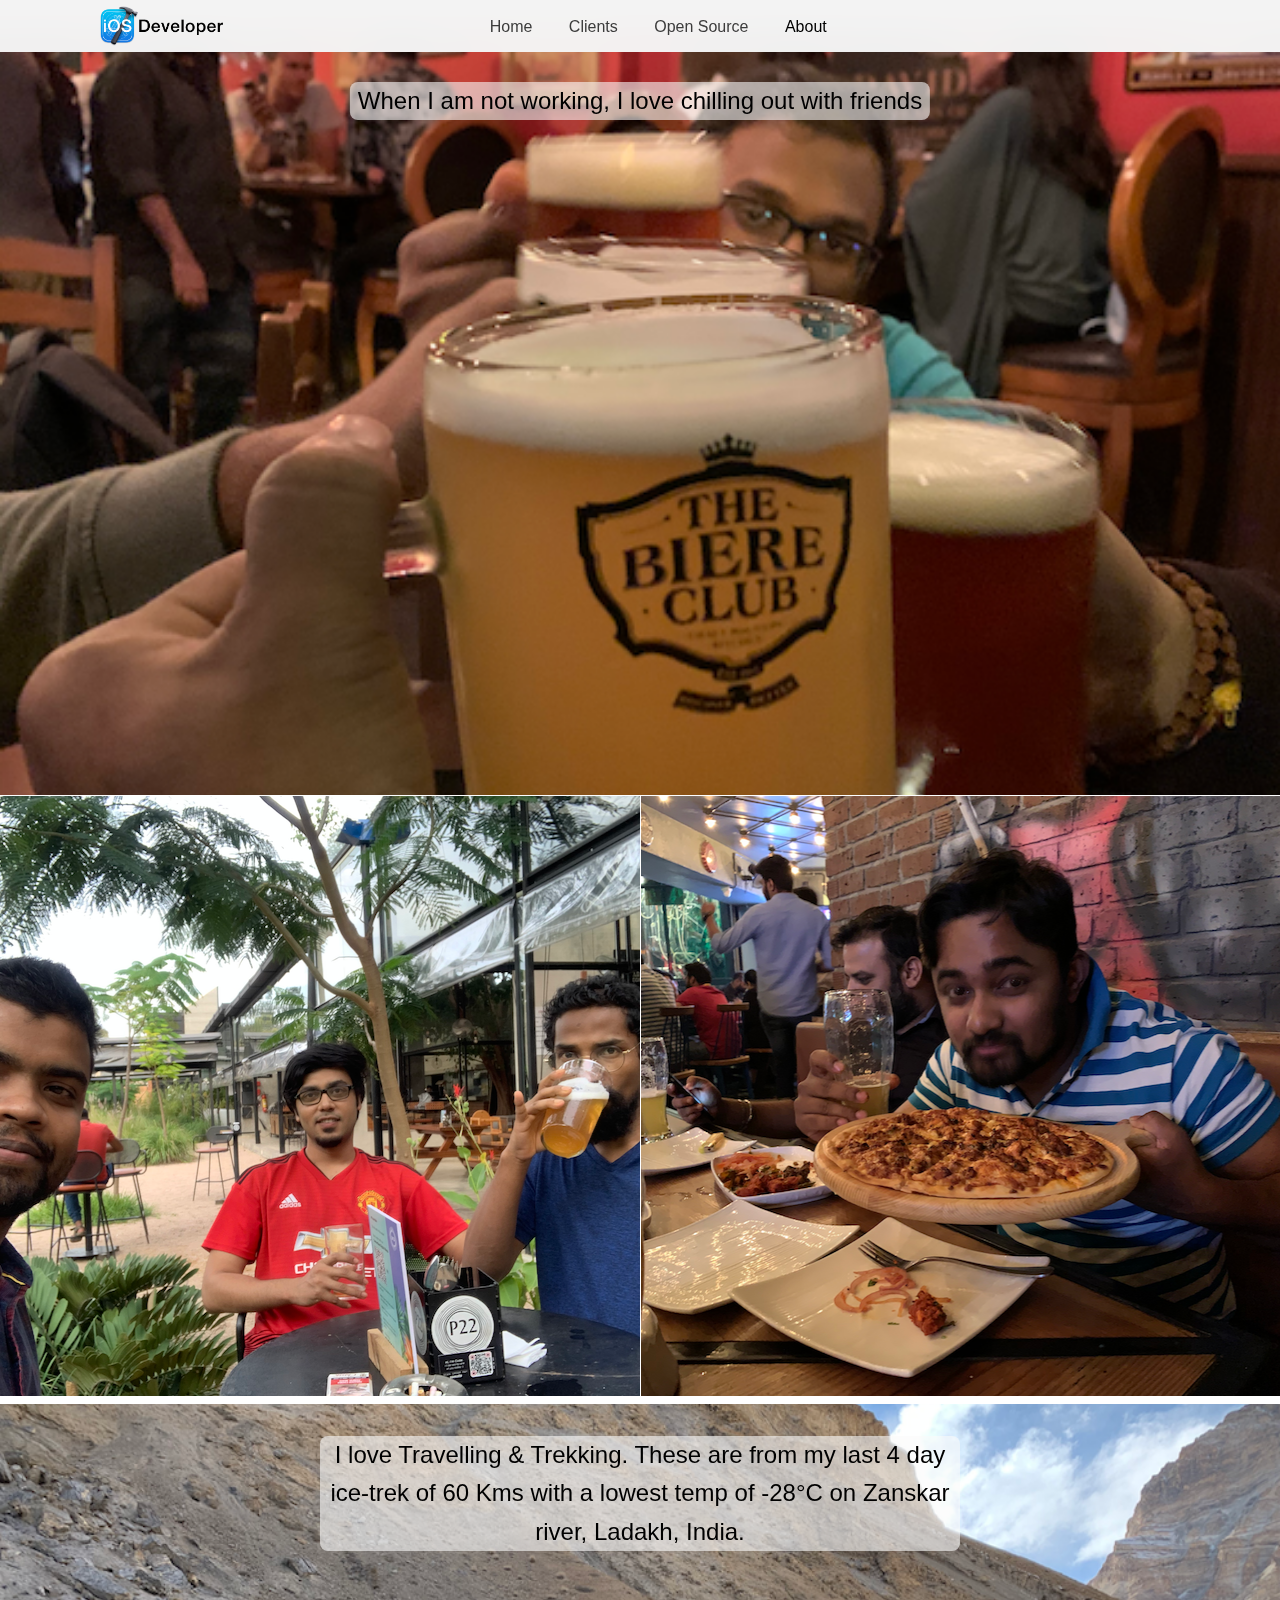
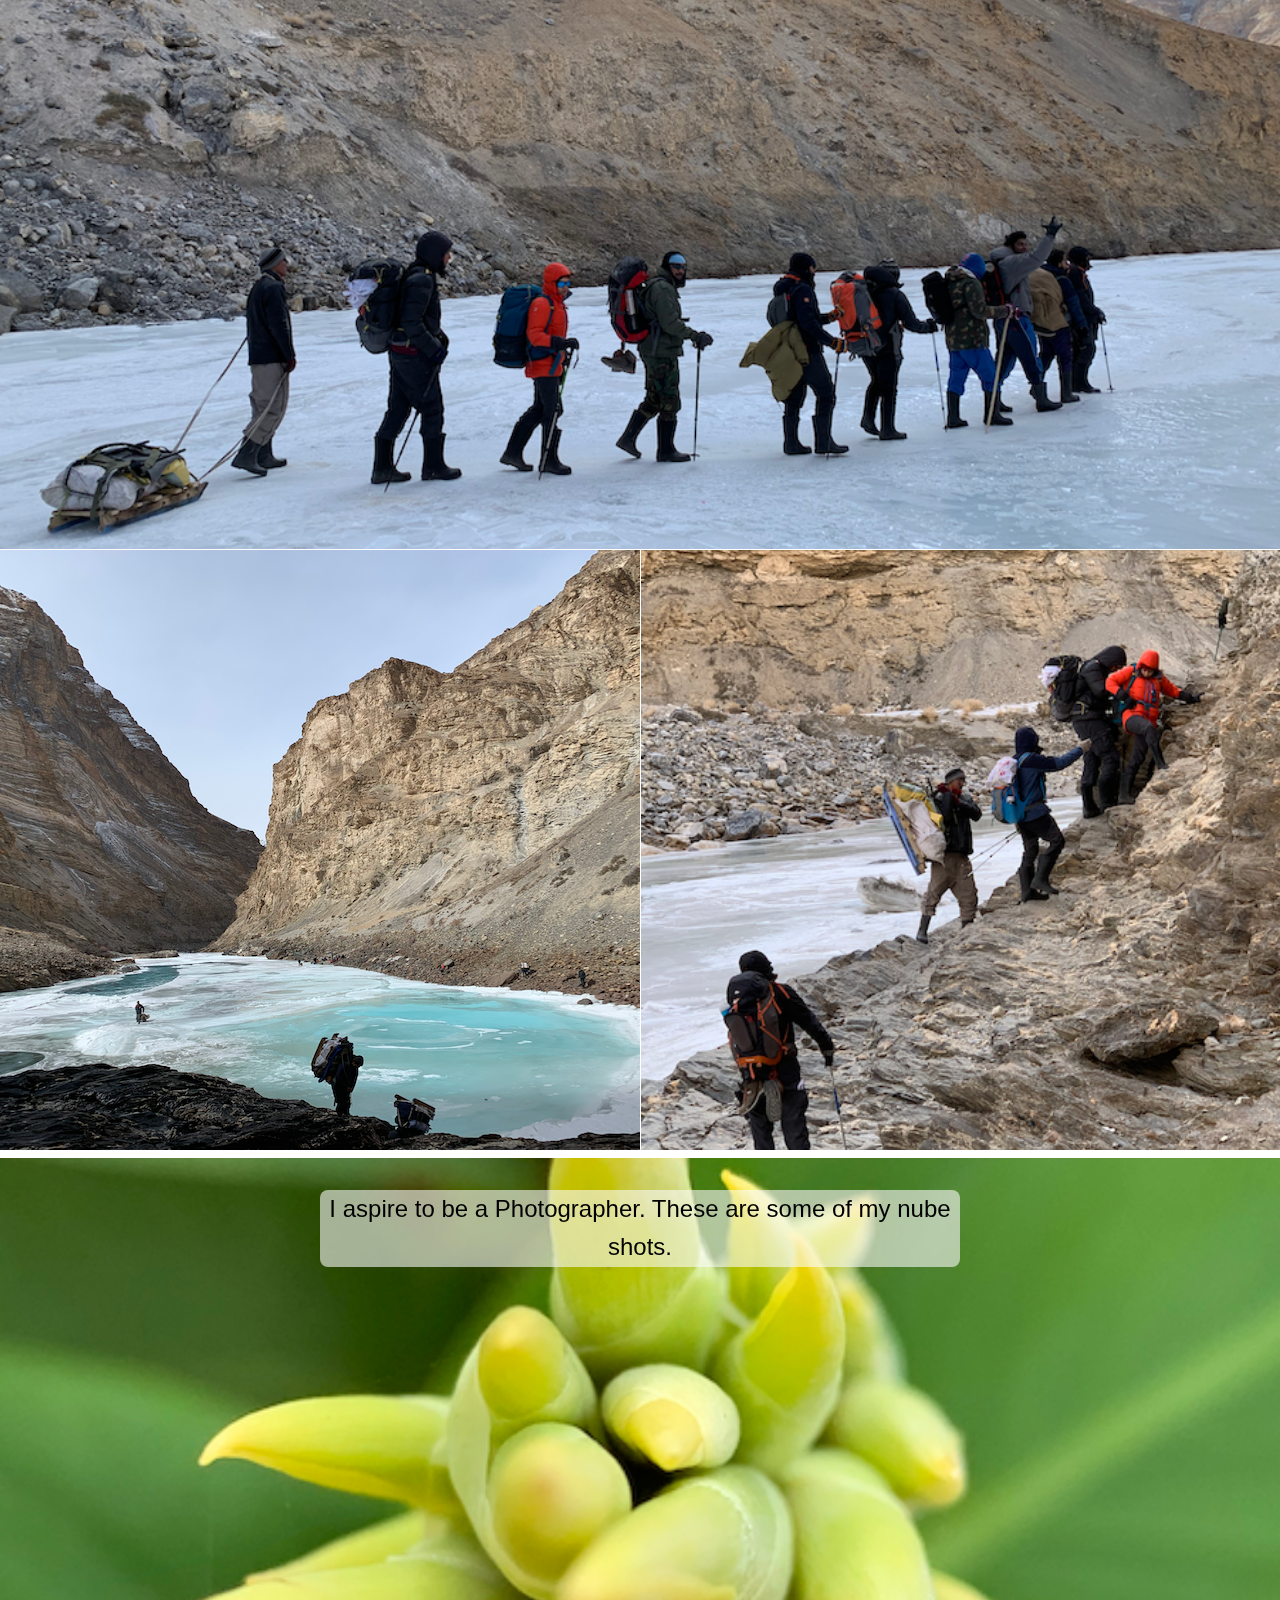
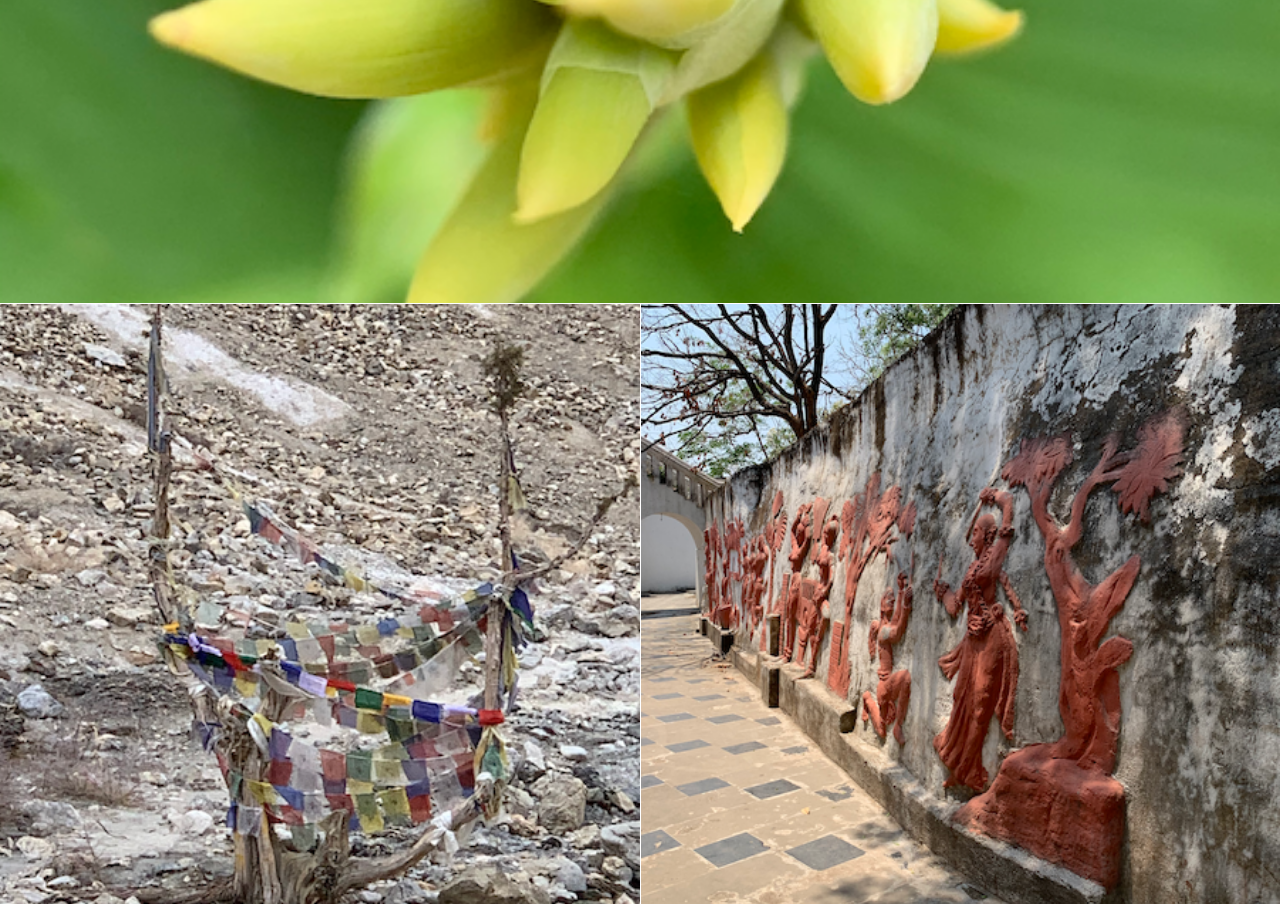
==== about.html @ e0b239e5 "Adds About.html" ====
<!DOCTYPE html>
<html>

<head>
    <title>Shahrukh Alam's Portfolio</title>
    <meta charset="UTF-8" name="author" content="Shahrukh Alam">

    <link rel="stylesheet" href="CSS/Common/body.css">
    <link rel="stylesheet" href="CSS/Common/nav.css">
    <link rel="stylesheet" href="CSS/Index/hero.css">
    <link rel="stylesheet" href="CSS/Index/grid.css">
    <link rel="stylesheet" href="CSS/Index/project.css">

    <script src="https://ajax.googleapis.com/ajax/libs/jquery/3.5.1/jquery.min.js"></script>
    <script>
        $(document).ready(function () {
            $('#nav-placeholder').load("HTML/nav.html", function (response, status, xhr) {
                $('#navAbout').removeClass("inactiveLink");
                $('#navAbout').addClass("activeLink");
            });
        });
    </script>
</head>

<body>
    <div id="nav-placeholder"></div>

    <div class="heroImage" style="background-image: url(Images/friends1.png);top: 50px;">
        <div class="centeredText" style="top: 16px;">
            <h1 class="heroProjectSubHeadingAbout">When I am not working, I love chilling out with friends</h1>
        </div>
    </div>

    <div class="gridContainerAbout" style="top: 50px;">
        <div class="gridImageAbout" style="background-image: url(Images/friends2.png);"></div>
        <div class="gridImageAbout" style="background-image: url(Images/friends3.png);"></div>
    </div>

    <div class="heroImage" style="background-image: url(Images/trek1.png);top: 58px;">
        <div class="centeredText" style="top: 16px;">
            <h1 class="heroProjectSubHeadingAbout">I love Travelling & Trekking. These are from my last 4 day ice-trek
                of 60 Kms with a lowest temp of -28°C on Zanskar river, Ladakh, India.</h1>
        </div>
    </div>

    <div class="gridContainerAbout" style="top: 58px;">
        <div class="gridImageAbout" style="background-image: url(Images/trek2.png);"></div>
        <div class="gridImageAbout" style="background-image: url(Images/trek3.png);"></div>
    </div>

    <div class="heroImage" style="background-image: url(Images/photography1.png);top: 66px;">
        <div class="centeredText" style="top: 16px;">
            <h1 class="heroProjectSubHeadingAbout">I aspire to be a Photographer. These are some of my nube shots.</h1>
        </div>
    </div>

    <div class="gridContainerAbout" style="top: 66px;">
        <div class="gridImageAbout" style="background-image: url(Images/photography2.png);"></div>
        <div class="gridImageAbout" style="background-image: url(Images/photography3.png);"></div>
    </div>
</body>

</html>
---- CSS/Common/body.css ----
body {
    margin: 0px 0px 0px 0px;
    font-family: SF Pro Display, SF Pro Icons, Helvetica Neue, Helvetica, Arial;
}
---- CSS/Common/nav.css ----
.indexNav {
    position: fixed;
    left: 0px;
    top: 0px;
    right: 0px;
    bottom: auto;
    background-color: rgba(240, 240, 240, 0.8);
    text-align: center;
    -webkit-backdrop-filter: saturate(180%) blur(20px);
    backdrop-filter: saturate(180%) blur(20px);
    z-index: 100;
}

.indexNav img {
    position: absolute;
    top: 50%;
    left: 100px;
    transform: translate(0%, -50%);
}

.indexNav a {
    padding: 16px 16px 16px 16px;
    display: inline-block;
    text-decoration: none;
}

.inactiveLink {
    color: rgba(60, 60, 60, 1.0);
}

.activeLink {
    color: Black;
}

a:hover {
    color: Black;
}
---- CSS/Index/hero.css ----
.heroImage {
    background-color: rgba(250, 250, 250, 1.0);
    height: 745px;
    background-position: center;
    background-repeat: no-repeat;
    background-size: cover;
    position: relative;
}

.centeredText {
    text-align: center;
    position: absolute;
    left: 50%;
    right: auto;
    bottom: auto;
    transform: translate(-50%, 0%);
}

.heroHeading {
    font-size: 44px;
    font-weight: 600;
    color: White;
    margin: 0px;
}

.heroSubHeading {
    font-size: 40px;
    font-weight: 400;
    color: White;
    margin: 0px;
}
---- CSS/Index/grid.css ----
.gridContainer {
    padding: 0px 20px 20px 20px;
    display: grid;
    grid-template-columns: auto auto;
    grid-column-gap: 20px;
    position: relative;
}

.gridImage {
    background: rgba(240, 240, 240, 1.0);
    border-radius: 8px;
    height: 600px;
    background-position: center;
    background-repeat: no-repeat;
    background-size: cover;
    position: relative;
    box-shadow: 4px 4px 8px rgba(128, 128, 128, 0.8);
}

.gridContainerAbout {
    padding: 1px 0px 0px 0px;
    display: grid;
    grid-template-columns: auto auto;
    grid-column-gap: 1px;
    position: relative;
}

.gridImageAbout {
    background-color: rgba(240, 240, 240, 1.0);
    height: 600px;
    background-position: center;
    background-repeat: no-repeat;
    background-size: cover;
    position: relative;
}

.gridSubHeading {
    font-size: 19px;
    font-weight: 400;
    color: White;
    padding: 16px 0px 0px 0px;
    margin: 0px 0px 0px 0px;
}

.copyrights {
    position: absolute;
    left: 4px;
    bottom: 4px;
    margin: 0px;
    font-size: 8px;
}
---- CSS/Index/project.css ----
.heroProjectHeading {
    font-size: 32px;
    font-weight: 600;
    color: White;
}

.heroProjectHeading2 {
    font-size: 28px;
    font-weight: 500;
    color: White;
}

.heroProjectSubHeading {
    font-size: 24px;
    font-weight: 400;
    line-height: 1.6;
    color: White;
}

.heroProjectSubHeadingAbout {
    font-size: 24px;
    font-weight: 400;
    line-height: 1.6;
    color: black;
    background-color: rgba(250, 250, 250, 0.6);
    border-radius: 8px;
    padding-left: 8px;
    padding-right: 8px;
}

.textStartingFromCentre {
    position: absolute;
    top: 60px;
    left: 36%;
    right: 8px;
    bottom: 8px;
}

.projectSubHeading {
    font-size: 24px;
    font-weight: 400;
    color: White;
}

.heroProjectHeading3 {
    font-size: 28px;
    font-weight: 500;
    color: White;
    margin: 8px;
}

.projectSubHeading2 {
    font-size: 20px;
    font-weight: 400;
    color: black;
    margin: 8px;
    margin-left: 0px;
}

.flexibleProjectContainerHorizontal {
    display: flex;
    flex-direction: row;
    align-items: center;
}

.flexibleProjectContainerHorizontal img {
    width: 30px;
    height: 30px;
}

.flexibleProjectContainerHorizontal h1 {
    padding-left: 8px;
}
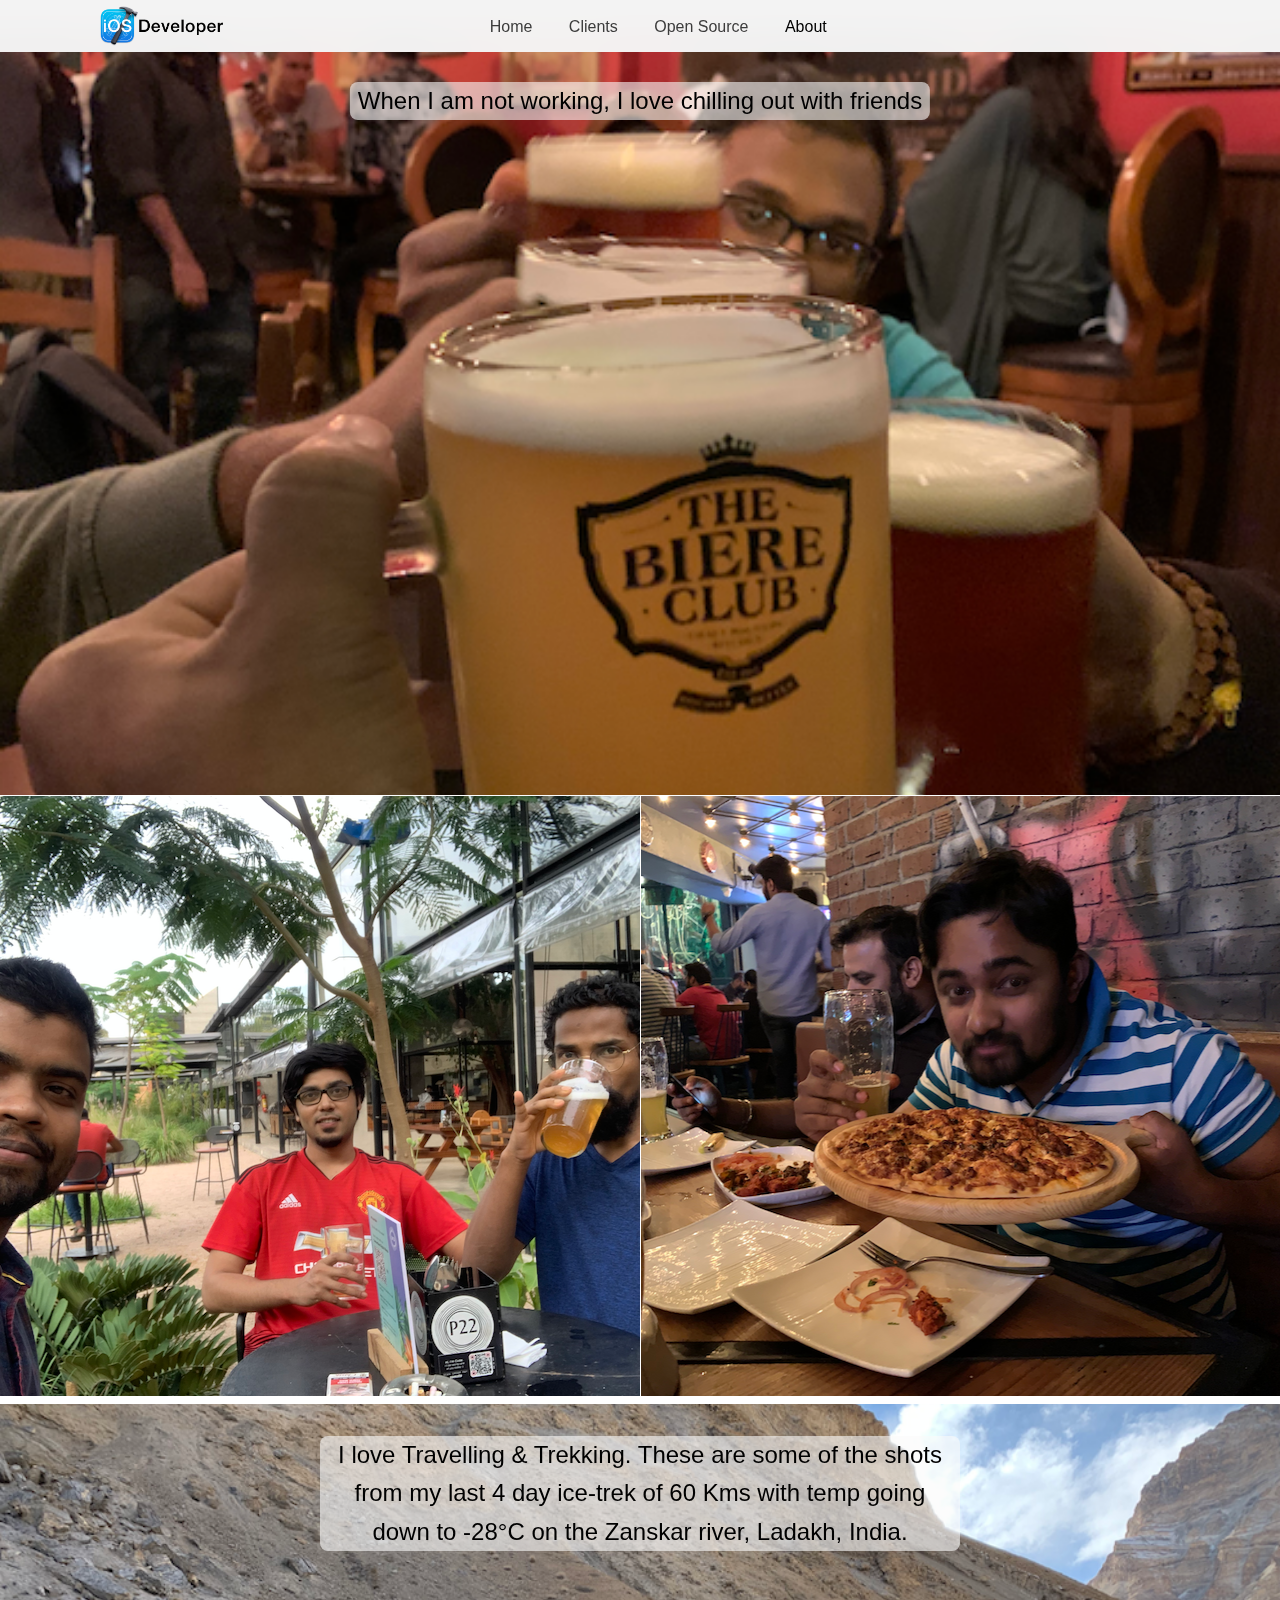
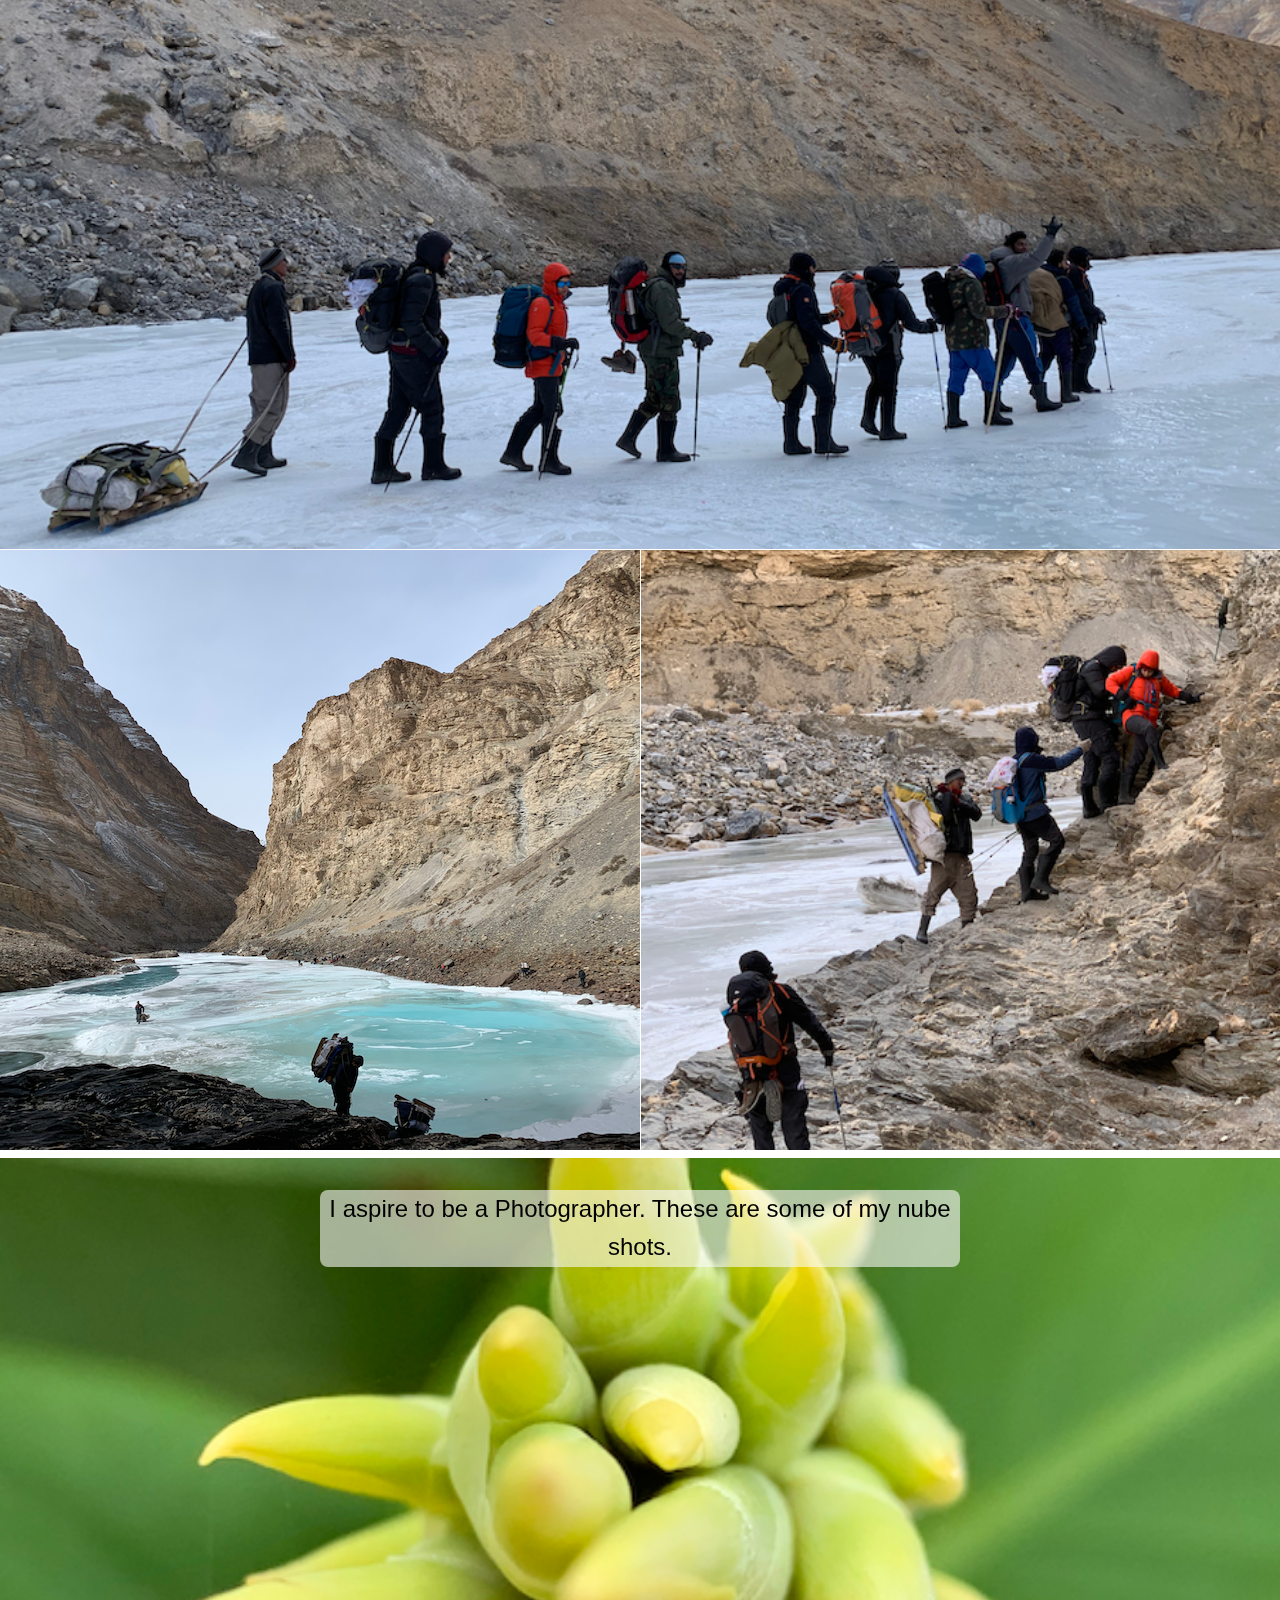
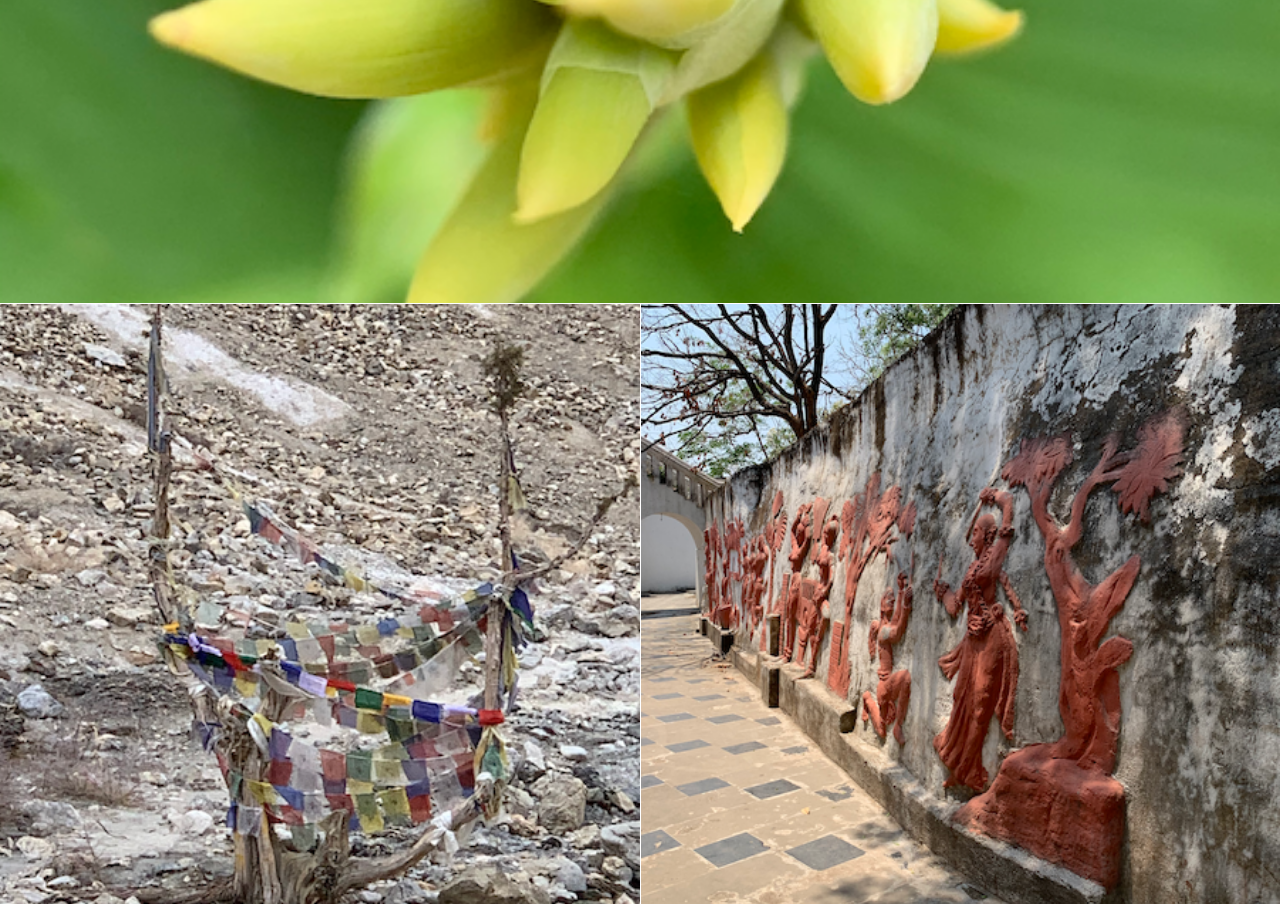
==== commit ab673e84: "updates travel heading" ====
--- a/about.html
+++ b/about.html
@@ -38,8 +38,8 @@
 
     <div class="heroImage" style="background-image: url(Images/trek1.png);top: 58px;">
         <div class="centeredText" style="top: 16px;">
-            <h1 class="heroProjectSubHeadingAbout">I love Travelling & Trekking. These are from my last 4 day ice-trek
-                of 60 Kms with a lowest temp of -28°C on Zanskar river, Ladakh, India.</h1>
+            <h1 class="heroProjectSubHeadingAbout">I love Travelling & Trekking. These are some of the shots from my last 4 day ice-trek
+                of 60 Kms with temp going down to -28°C on the Zanskar river, Ladakh, India.</h1>
         </div>
     </div>
 
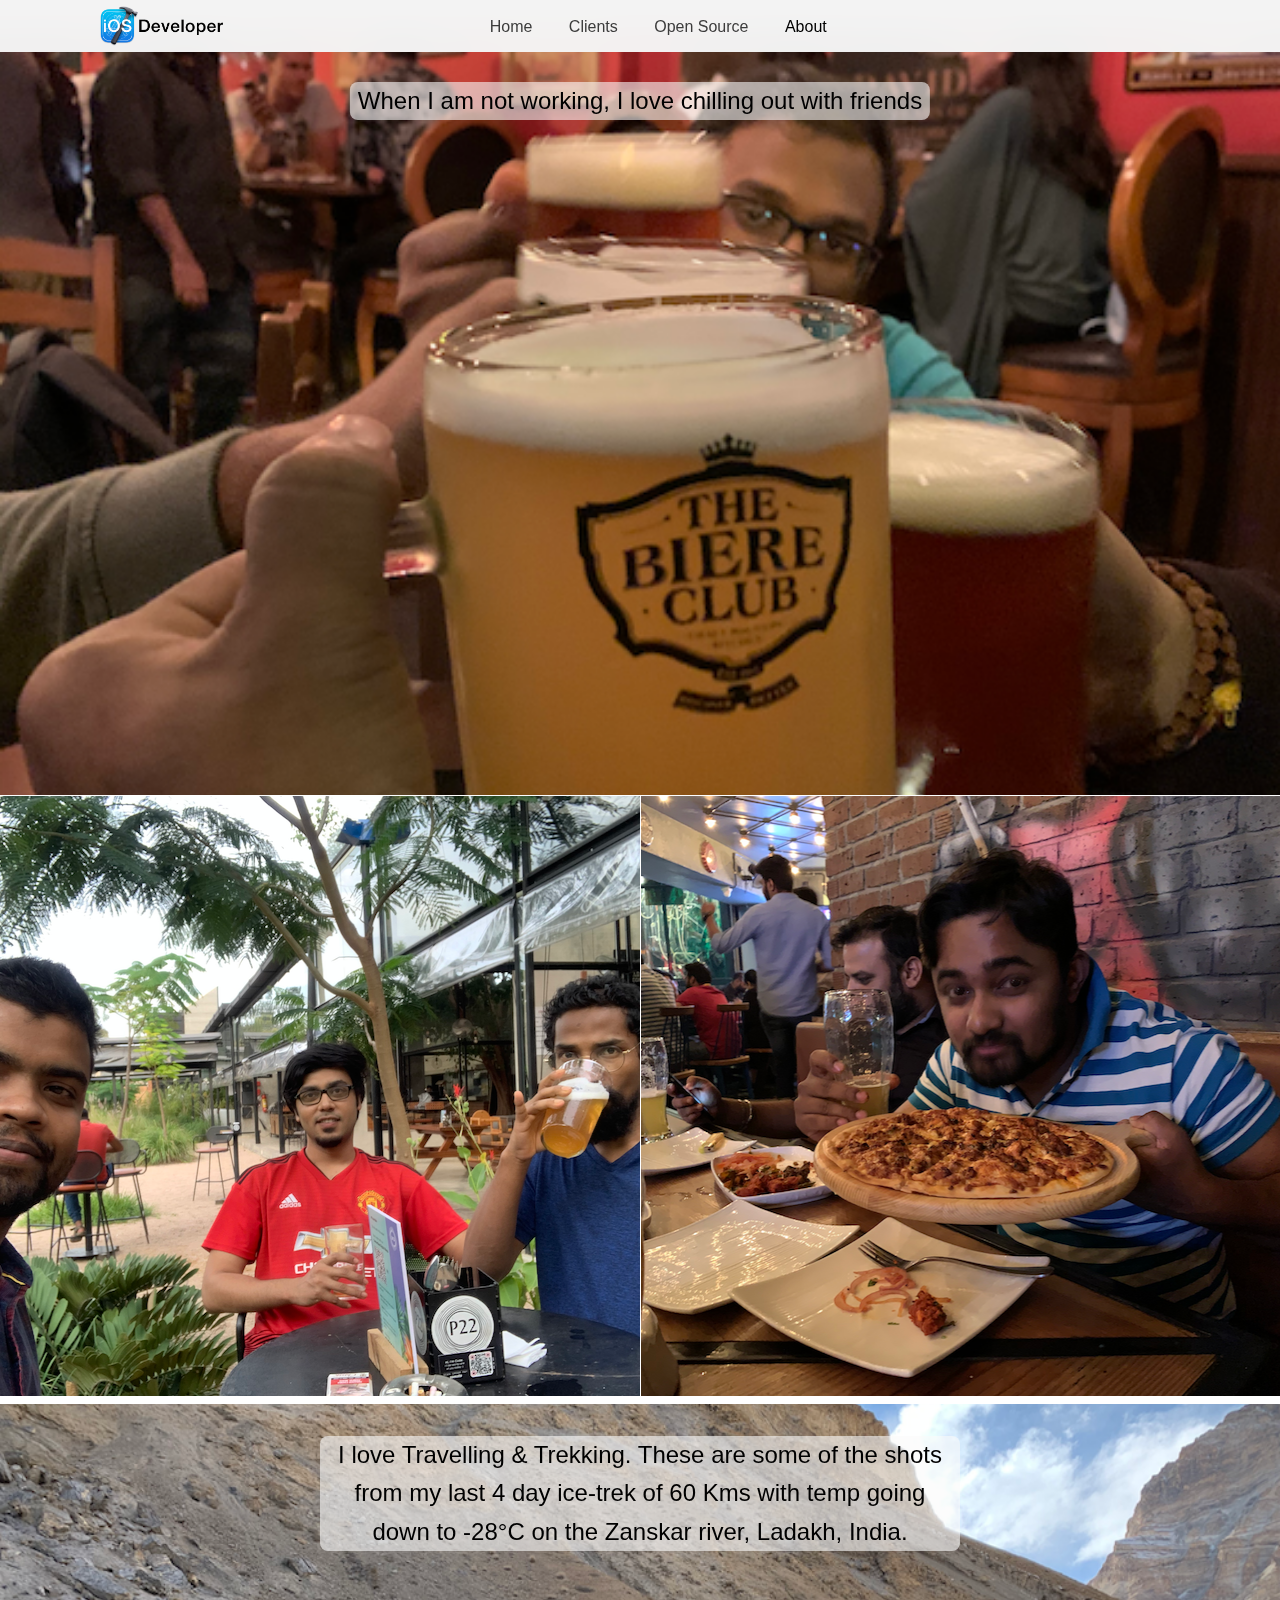
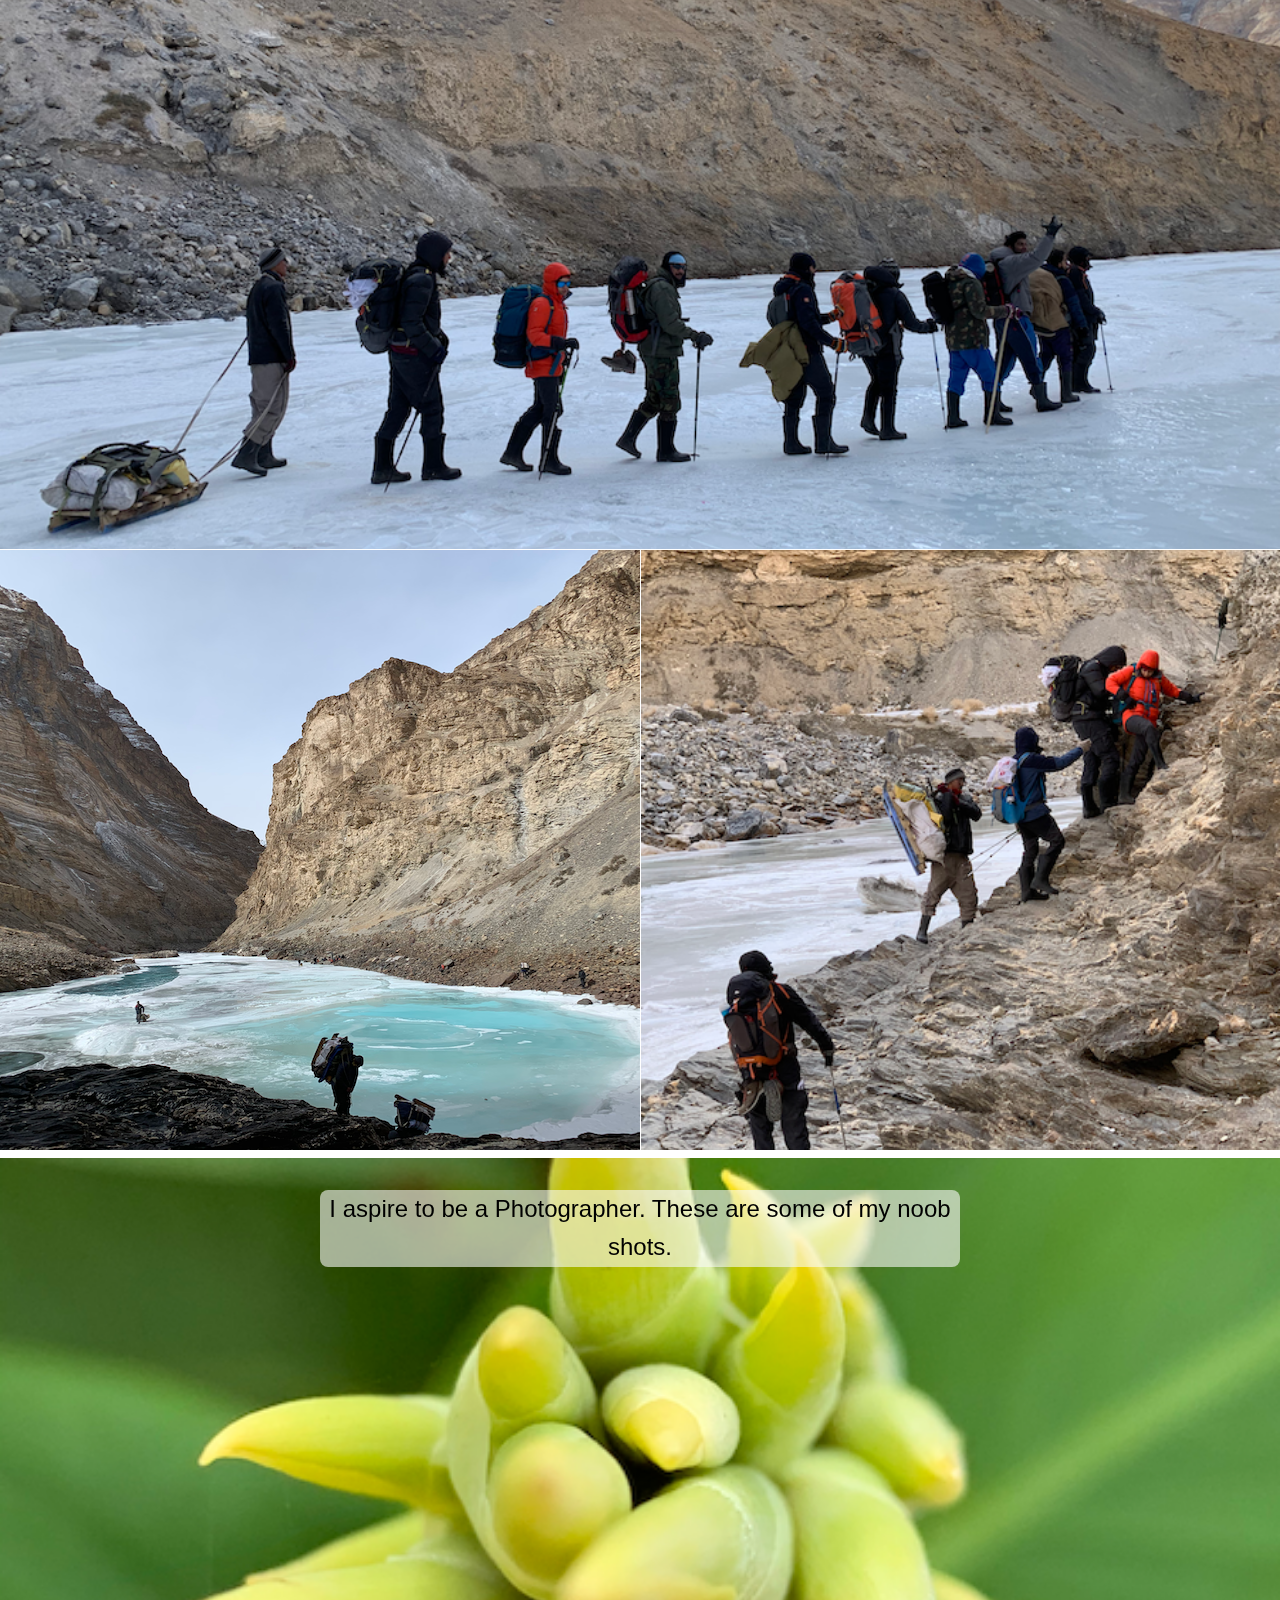
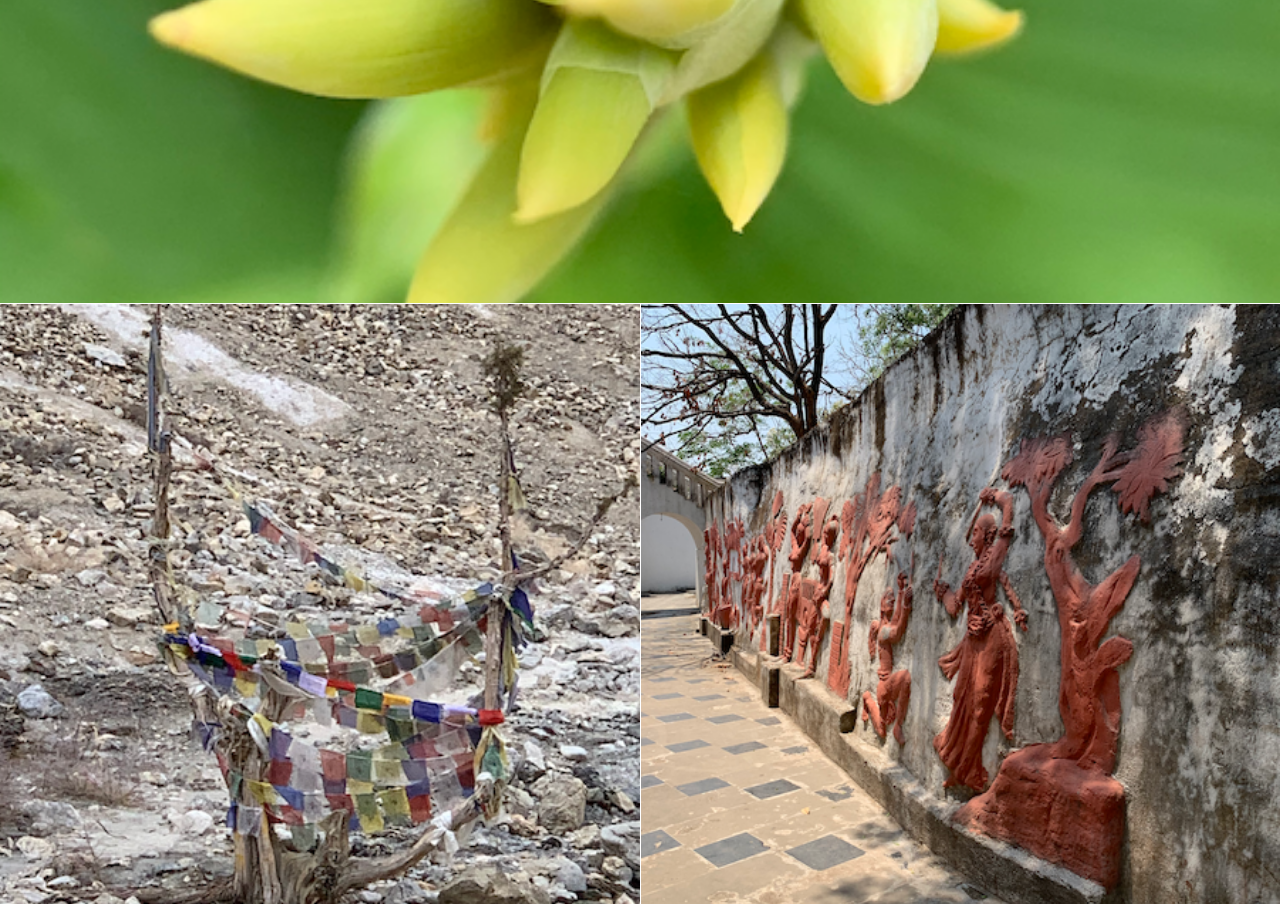
==== commit 4562d826: "corrects spelling" ====
--- a/about.html
+++ b/about.html
@@ -50,7 +50,7 @@
 
     <div class="heroImage" style="background-image: url(Images/photography1.png);top: 66px;">
         <div class="centeredText" style="top: 16px;">
-            <h1 class="heroProjectSubHeadingAbout">I aspire to be a Photographer. These are some of my nube shots.</h1>
+            <h1 class="heroProjectSubHeadingAbout">I aspire to be a Photographer. These are some of my noob shots.</h1>
         </div>
     </div>
 
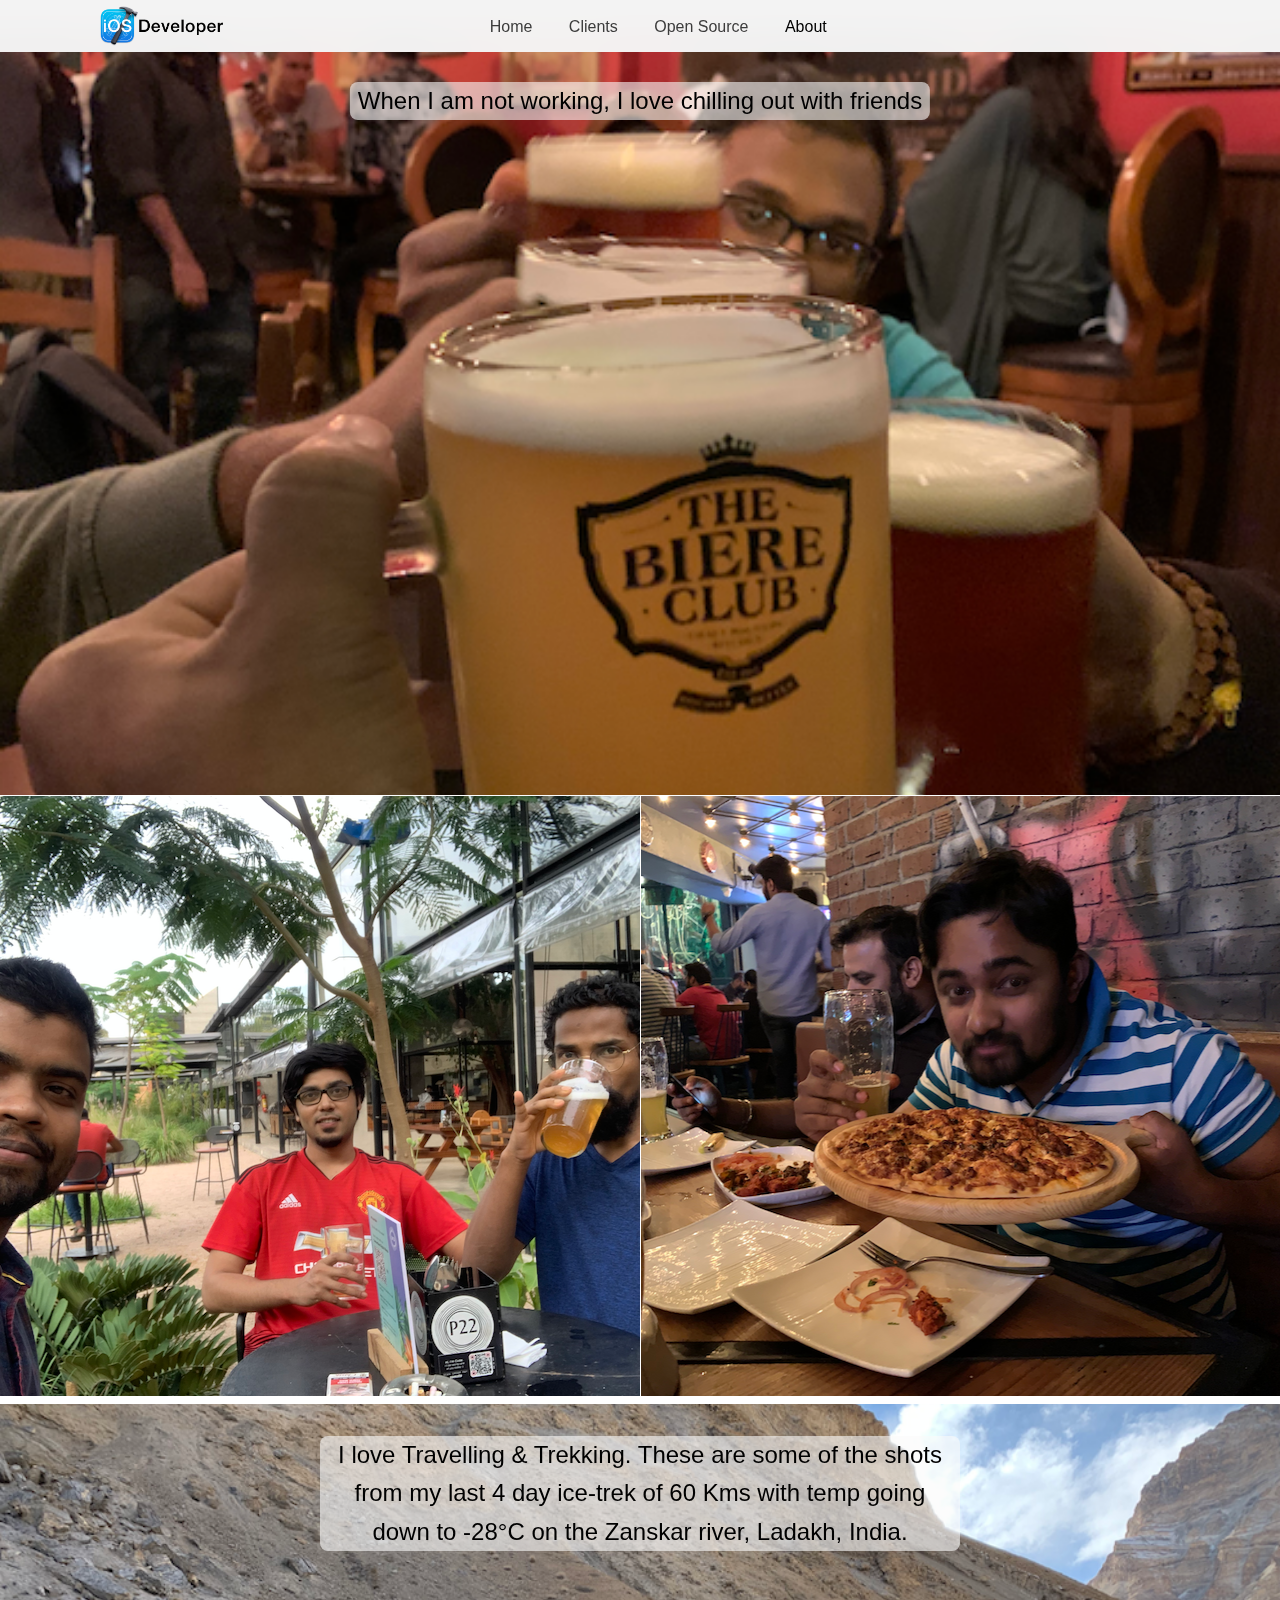
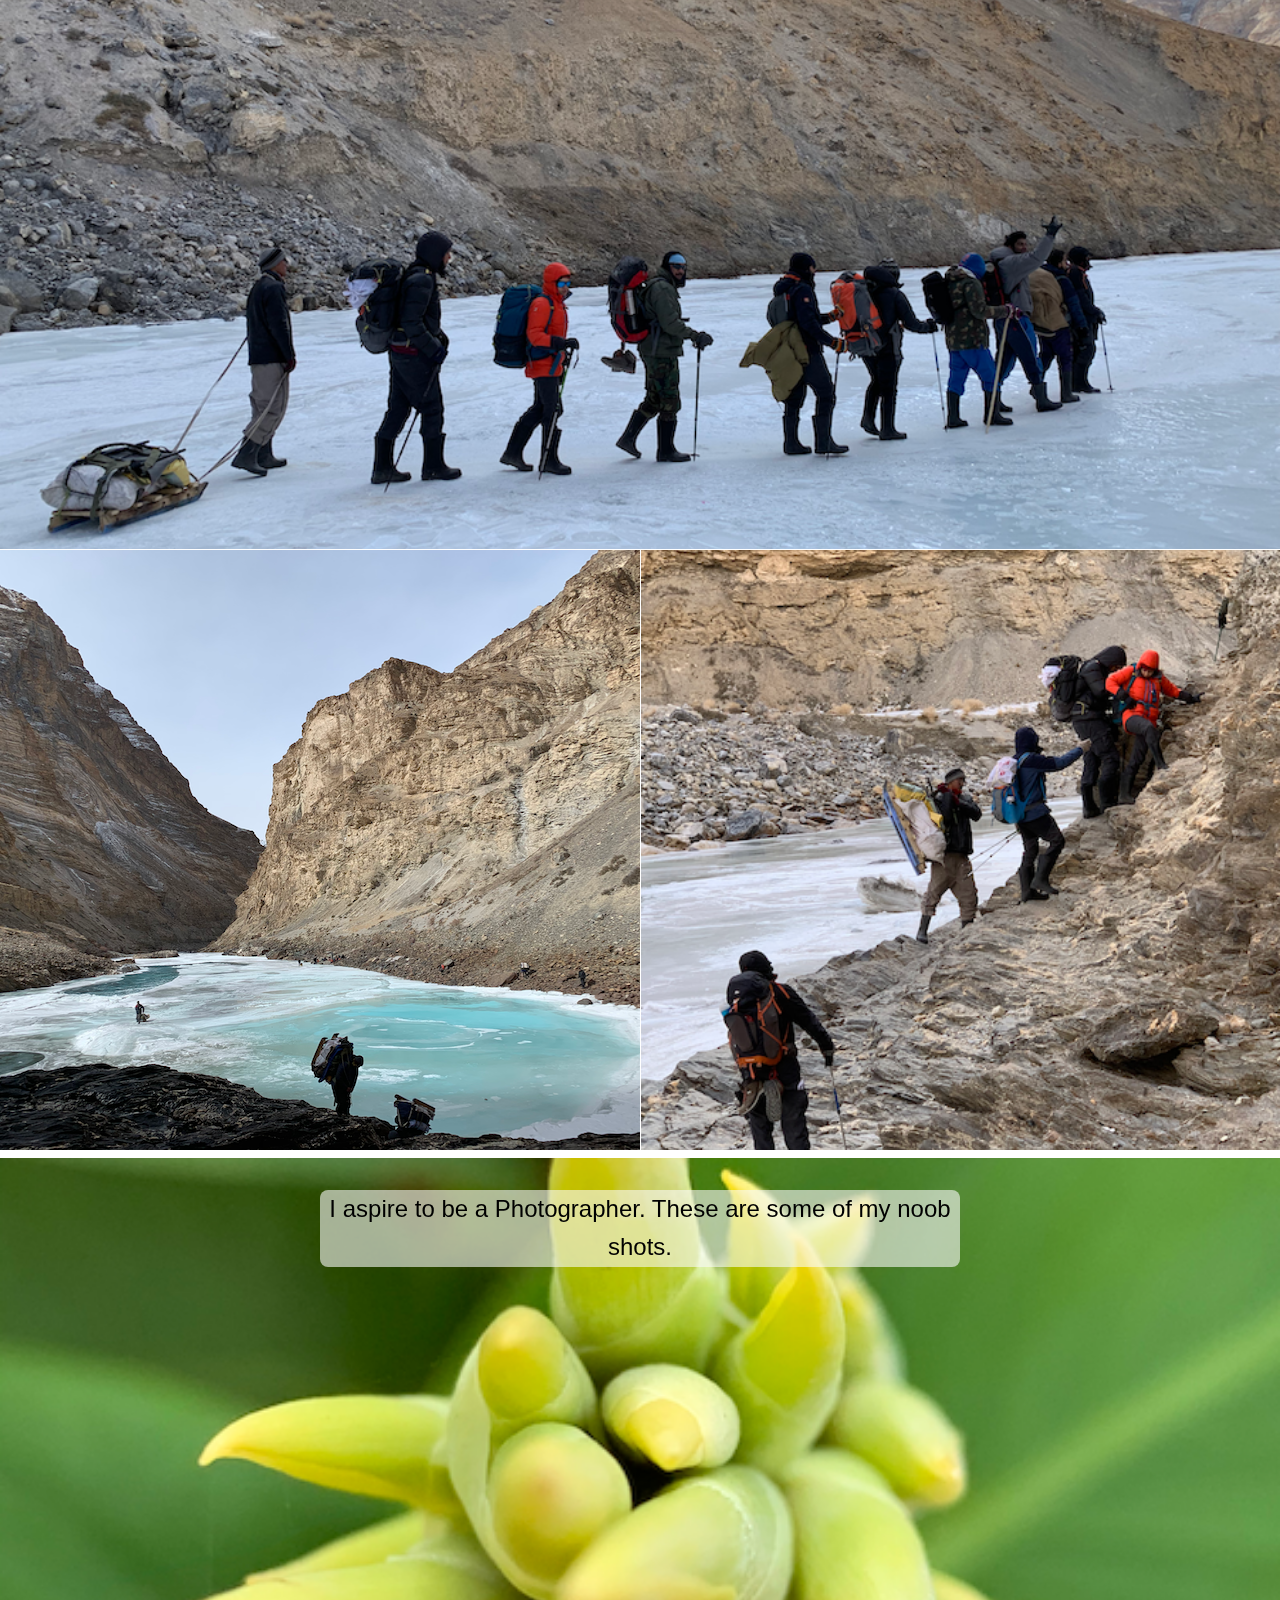
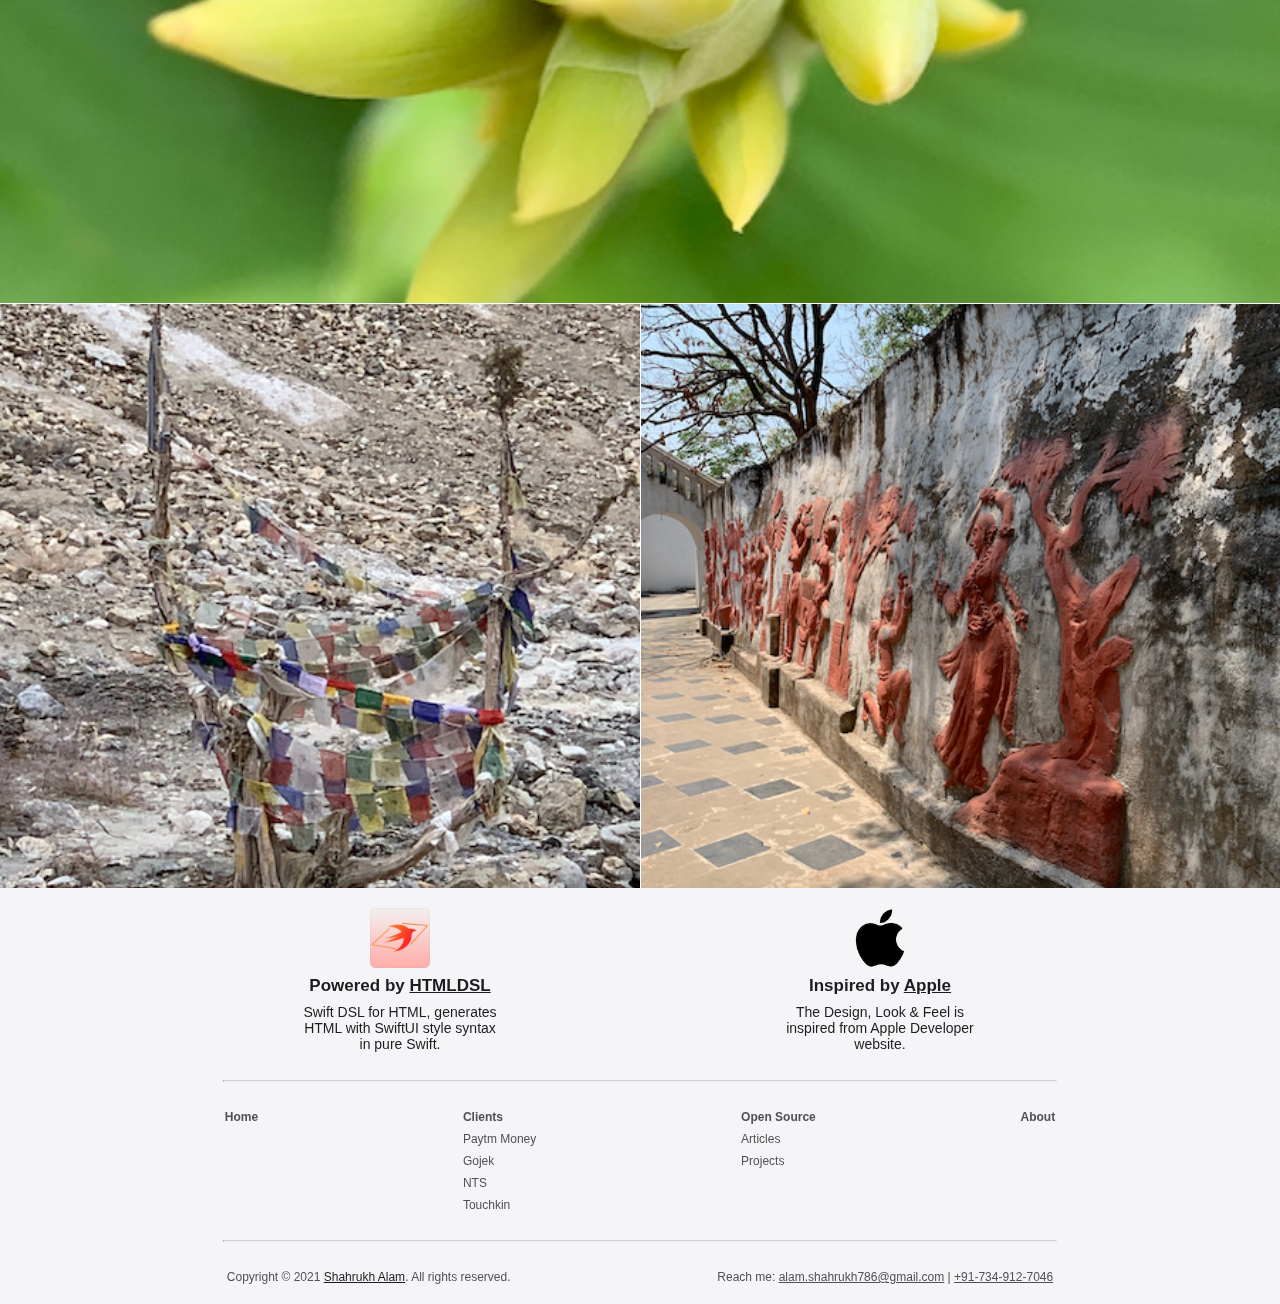
==== commit f187b041: "adds footer to all pages" ====
--- a/about.html
+++ b/about.html
@@ -4,9 +4,12 @@
 <head>
     <title>Shahrukh Alam's Portfolio</title>
     <meta charset="UTF-8" name="author" content="Shahrukh Alam">
+    <!-- Icon -->
+    <link rel="icon" type="image/png" href="Images/favicon.png">
 
     <link rel="stylesheet" href="CSS/Common/body.css">
     <link rel="stylesheet" href="CSS/Common/nav.css">
+    <link rel="stylesheet" href="CSS/Common/footer.css">
     <link rel="stylesheet" href="CSS/Index/hero.css">
     <link rel="stylesheet" href="CSS/Index/grid.css">
     <link rel="stylesheet" href="CSS/Index/project.css">
@@ -18,6 +21,8 @@
                 $('#navAbout').removeClass("inactiveLink");
                 $('#navAbout').addClass("activeLink");
             });
+
+            $('#footer-placeholder').load("HTML/footer.html")
         });
     </script>
 </head>
@@ -58,6 +63,8 @@
         <div class="gridImageAbout" style="background-image: url(Images/photography2.png);"></div>
         <div class="gridImageAbout" style="background-image: url(Images/photography3.png);"></div>
     </div>
+
+    <div id="footer-placeholder"></div>
 </body>
 
 </html>--- a/CSS/Common/footer.css
+++ b/CSS/Common/footer.css
@@ -0,0 +1,63 @@
+.flexibleFooterContainerHorizontal {
+    display: flex;
+    position: relative;
+    flex-direction: row;
+    padding: 20px;
+    background-color: #f5f5f7;
+    justify-content: space-evenly;
+}
+
+.footerTitle {
+    text-decoration: none;
+    color: #515154;
+    font-size: 12px;
+    font-weight: 600;
+}
+
+.footerSubtitle {
+    text-decoration: none;
+    color: #515154;
+    font-size: 12px;
+    font-weight: 400;
+    margin: 8px 0px 0px 0px;
+}
+
+.flexibleFooterContainerVertical {
+    display: flex;
+    position: relative;
+    flex-direction: column;
+    align-items: flex-start;
+}
+
+.flexibleFooterCreditsContainerVertical {
+    display: flex;
+    position: relative;
+    flex-direction: column;
+    align-items: center;
+    justify-content: center;
+    width: 200px;
+}
+
+.footerCreditsTitle {
+    color: #1D1D1F;
+    font-size: 17px;
+    font-weight: 600;
+    margin: 8px;
+    text-align: center;
+}
+
+.footerCreditsSubtitle {
+    color: #1D1D1F;
+    font-size: 14px;
+    font-weight: 400;
+    margin: 0px;
+    text-align: center;
+}
+
+.footerCreditsLink {
+    color: #1D1D1F;
+}
+
+hr.solid {
+    border-top: 1px solid #D2D2D7;
+}--- a/CSS/Index/project.css
+++ b/CSS/Index/project.css
@@ -55,6 +55,7 @@
     color: black;
     margin: 8px;
     margin-left: 0px;
+    line-height: 1.3;
 }
 
 .flexibleProjectContainerHorizontal {
